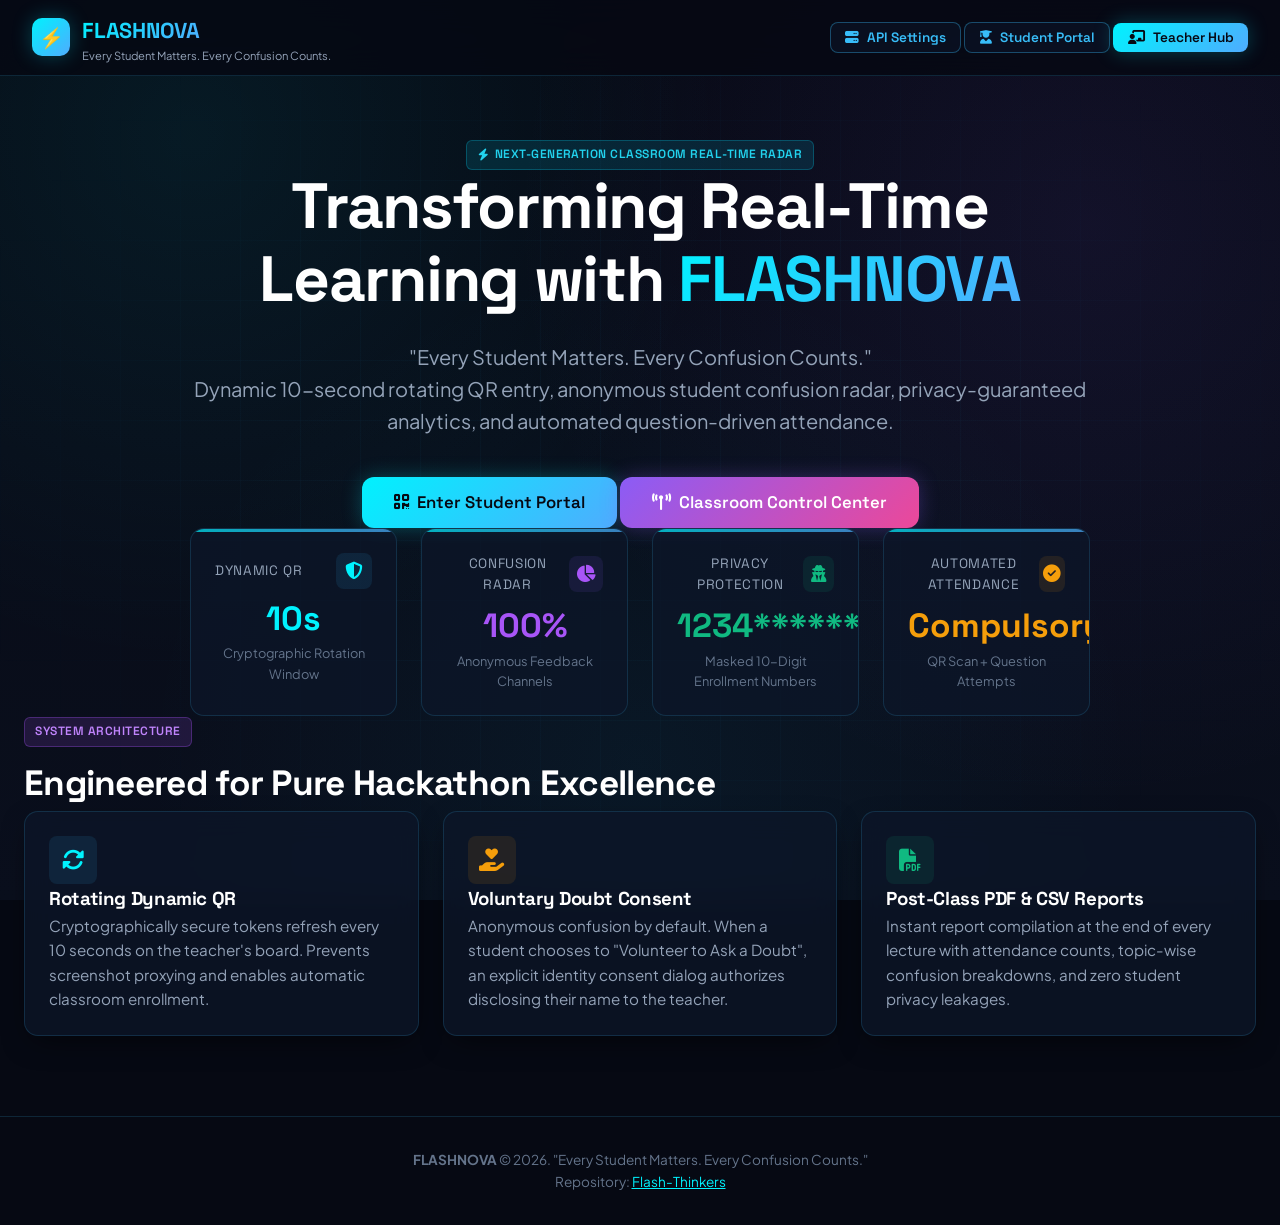
==== student.html @ ab87f92e "feat: complete FLASHNOVA futuristic edtech platform implementation" ====
<!DOCTYPE html>
<html lang="en">
<head>
  <meta charset="UTF-8">
  <meta name="viewport" content="width=device-width, initial-scale=1.0">
  <title>Student Portal – FLASHNOVA</title>
  <link rel="icon" href="data:image/svg+xml,<svg xmlns='http://www.w3.org/2000/svg' viewBox='0 0 100 100'><text y='.9em' font-size='90'>⚡</text></svg>">
  
  <!-- Font Awesome 6 -->
  <link rel="stylesheet" href="https://cdnjs.cloudflare.com/ajax/libs/font-awesome/6.4.0/css/all.min.css">
  
  <!-- Custom Cyber Stylesheets -->
  <link rel="stylesheet" href="assets/css/style.css">
  <link rel="stylesheet" href="assets/css/components.css">
</head>
<body>
  <!-- Ambient Cyber Background -->
  <div class="cyber-bg"></div>
  <div class="cyber-grid"></div>

  <!-- Navigation Bar -->
  <nav class="navbar-cyber">
    <a href="student.html" class="brand-container">
      <div class="brand-logo-icon">⚡</div>
      <div>
        <span class="brand-text text-gradient">FLASHNOVA</span>
        <span class="brand-tagline-sub">Student Learning Portal</span>
      </div>
    </a>

    <div class="d-flex align-items-center gap-3">
      <div class="text-right d-none-sm">
        <div class="text-white font-weight-bold" id="student-name-display">Loading...</div>
        <div class="text-muted" style="font-size: 0.75rem;">
          Enrollment: <span class="text-cyan font-weight-bold" id="student-enrollment-display">...</span>
          <span class="badge-cyber badge-amber ml-1" id="student-demo-badge" style="display: none;">Demo</span>
        </div>
      </div>
      <button class="btn-cyber btn-cyber-danger btn-cyber-sm btn-logout">
        <i class="fa-solid fa-power-off"></i> Logout
      </button>
    </div>
  </nav>

  <div class="container py-4">
    <!-- Active Lecture Card -->
    <div id="card-active-lecture" class="glass-card mb-4" style="border-color: rgba(0, 242, 254, 0.4); display: none;">
      <div class="d-flex justify-content-between align-items-center flex-wrap gap-2 mb-3">
        <div class="d-flex align-items-center gap-2">
          <span class="badge-cyber badge-cyan"><i class="fa-solid fa-broadcast-tower fa-beat"></i> LIVE LECTURE</span>
          <span class="badge-cyber badge-purple" id="active-lec-subject">Subject</span>
        </div>
        <div id="student-attendance-status" class="badge-cyber badge-coral">
          <i class="fa-solid fa-circle-xmark"></i> Not Marked
        </div>
      </div>

      <div class="d-flex justify-content-between align-items-center flex-wrap gap-3">
        <div>
          <h2 class="text-white mb-1" id="active-lec-topic">Lecture Topic</h2>
          <div class="text-muted" style="font-size: 0.9rem;">
            Classroom: <span class="text-white" id="active-lec-classroom">Classroom</span>
          </div>
        </div>
        <div>
          <button class="btn-cyber btn-cyber-primary btn-cyber-sm" onclick="openModal('modal-qr-scanner')">
            <i class="fa-solid fa-qrcode"></i> Scan Lecture QR Code
          </button>
        </div>
      </div>

      <!-- Triple Understanding Feedback Buttons -->
      <div class="mt-4">
        <div class="text-muted font-mono mb-2" style="font-size: 0.85rem; letter-spacing: 0.05em;">
          <i class="fa-solid fa-signal text-cyan"></i> REAL-TIME UNDERSTANDING RADAR (100% ANONYMOUS):
        </div>
        <div class="understanding-group">
          <!-- Button 1: I UNDERSTAND -->
          <button class="btn-feedback btn-understand" data-status="UNDERSTAND">
            <i class="fa-solid fa-circle-check"></i>
            <span class="btn-feedback-title">I UNDERSTAND</span>
            <span class="btn-feedback-sub">Pace and concept are clear</span>
          </button>

          <!-- Button 2: I HAVE A DOUBT -->
          <button class="btn-feedback btn-doubt" data-status="DOUBT">
            <i class="fa-solid fa-circle-question"></i>
            <span class="btn-feedback-title">I HAVE A DOUBT</span>
            <span class="btn-feedback-sub">Need quick clarification</span>
          </button>

          <!-- Button 3: I DON'T UNDERSTAND -->
          <button class="btn-feedback btn-dont-understand" data-status="DONT_UNDERSTAND">
            <i class="fa-solid fa-circle-xmark"></i>
            <span class="btn-feedback-title">I DON'T UNDERSTAND</span>
            <span class="btn-feedback-sub">Concept is unclear / repeat</span>
          </button>
        </div>
      </div>

      <!-- VOLUNTEER TO ASK A DOUBT Button -->
      <button class="btn-volunteer-doubt" onclick="openModal('modal-volunteer-doubt')">
        <i class="fa-solid fa-hand-holding-hand fa-beat-fade"></i> VOLUNTEER TO ASK A DOUBT
        <span class="badge-cyber badge-purple ml-2" style="font-size: 0.75rem;">Direct Teacher Channel</span>
      </button>
    </div>

    <!-- Fallback when no active lecture -->
    <div id="no-active-lecture-msg" class="glass-card text-center py-4 mb-4" style="display: none;">
      <i class="fa-solid fa-chalkboard text-muted" style="font-size: 2.5rem; margin-bottom: 0.75rem;"></i>
      <h3 class="text-white mb-2">No Active Live Lecture</h3>
      <p class="text-muted">Your teacher has not started a live lecture session yet. You can still scan a QR code to join or review questions below.</p>
      <button class="btn-cyber btn-cyber-outline btn-cyber-sm mt-3" onclick="openModal('modal-qr-scanner')">
        <i class="fa-solid fa-qrcode"></i> Scan Classroom QR Code
      </button>
    </div>

    <!-- Main Content Grid -->
    <div class="grid-2">
      <!-- Left Column: Questions -->
      <div>
        <div class="d-flex justify-content-between align-items-center mb-3">
          <h3 class="text-white"><i class="fa-solid fa-circle-question text-cyan"></i> Assigned Questions</h3>
          <span class="text-muted" style="font-size: 0.8rem;">Answer now or later</span>
        </div>
        <div id="student-questions-container">
          <p class="text-muted text-center py-3">Loading questions...</p>
        </div>
      </div>

      <!-- Right Column: Study Materials & Doubts -->
      <div>
        <!-- Study Materials -->
        <div class="glass-panel p-3 mb-4">
          <h3 class="text-white mb-3"><i class="fa-solid fa-folder-open text-purple"></i> Classroom Study Materials</h3>
          <div id="student-files-container">
            <p class="text-muted text-center py-3">Loading files...</p>
          </div>
        </div>

        <!-- My Doubts & Teacher Replies -->
        <div class="glass-panel p-3 mb-4">
          <h3 class="text-white mb-3"><i class="fa-solid fa-comments text-amber"></i> My Voluntary Doubts & Replies</h3>
          <div id="student-doubts-container">
            <p class="text-muted text-center py-3">Loading doubt history...</p>
          </div>
        </div>

        <!-- Attendance History -->
        <div class="glass-panel p-3">
          <h3 class="text-white mb-3"><i class="fa-solid fa-calendar-check text-emerald"></i> Attendance History</h3>
          <div class="cyber-table-responsive">
            <table class="cyber-table">
              <thead>
                <tr>
                  <th>Topic</th>
                  <th>Classroom</th>
                  <th>Status</th>
                  <th>Timestamp</th>
                </tr>
              </thead>
              <tbody id="student-attendance-history">
                <tr><td colspan="4" class="text-center text-muted">Loading attendance...</td></tr>
              </tbody>
            </table>
          </div>
        </div>
      </div>
    </div>
  </div>

  <!-- ==================== MODALS ==================== -->

  <!-- Modal: Scan QR Code -->
  <div class="cyber-modal-overlay" id="modal-qr-scanner">
    <div class="cyber-modal">
      <div class="modal-header">
        <h3 class="modal-title"><i class="fa-solid fa-qrcode text-cyan"></i> Join Active Classroom</h3>
        <button class="modal-close" onclick="closeModal('modal-qr-scanner')">&times;</button>
      </div>
      <p class="text-muted mb-3" style="font-size: 0.85rem;">
        Enter or scan the rotating 10-second cryptographic QR token displayed on the teacher's board.
      </p>
      <div class="form-group">
        <label class="form-label">Active QR Token</label>
        <input type="text" id="input-qr-token" class="form-control" placeholder="Paste or scan token..." autofocus>
      </div>
      <button type="button" id="btn-submit-qr-token" class="btn-cyber btn-cyber-primary w-100">
        <i class="fa-solid fa-circle-check"></i> Verify & Enter Classroom
      </button>
    </div>
  </div>

  <!-- Modal: Volunteer To Ask A Doubt (With Identity Disclosure Consent) -->
  <div class="cyber-modal-overlay" id="modal-volunteer-doubt">
    <div class="cyber-modal" style="max-width: 580px;">
      <div class="modal-header">
        <h3 class="modal-title"><i class="fa-solid fa-hand-holding-heart text-purple"></i> Volunteer to Ask a Doubt</h3>
        <button class="modal-close" onclick="closeModal('modal-volunteer-doubt')">&times;</button>
      </div>
      <form id="form-volunteer-doubt">
        <div class="form-group">
          <label class="form-label">Topic / Concept</label>
          <input type="text" id="doubt-topic" class="form-control" placeholder="e.g. Eigenvalues & Matrix Diagonalization">
        </div>
        <div class="form-group">
          <label class="form-label">What is confusing you? Describe your question:</label>
          <textarea id="doubt-text" class="form-control" rows="4" placeholder="Explain the specific step or concept you are having difficulty with..." required></textarea>
        </div>

        <!-- REQUIRED PRIVACY DISCLOSURE CONSENT BOX -->
        <div class="consent-box">
          <input type="checkbox" id="doubt-consent-checkbox" class="consent-checkbox" required>
          <label for="doubt-consent-checkbox" class="consent-text">
            <b class="text-white">Identity Disclosure Confirmation:</b><br/>
            I understand and explicitly consent that my <b>Full Name</b> and <b>Full 10-Digit Enrollment Number</b> will be shared with the authorized teacher for this specific doubt request so they can assist me directly.
          </label>
        </div>

        <button type="submit" class="btn-cyber btn-cyber-purple w-100">
          <i class="fa-solid fa-paper-plane"></i> Submit Consented Doubt Request
        </button>
      </form>
    </div>
  </div>

  <!-- Toast Container -->
  <div id="toast-container" class="toast-container"></div>

  <!-- Socket.IO CDN -->
  <script src="https://cdn.socket.io/4.7.2/socket.io.min.js"></script>
  
  <!-- Core Scripts -->
  <script src="assets/js/config.js"></script>
  <script src="assets/js/utils.js"></script>
  <script src="assets/js/student.js"></script>
</body>
</html>
---- assets/css/style.css ----
/* ==========================================================================
   FLASHNOVA - FUTURISTIC NEXT-GEN EDTECH DESIGN SYSTEM
   Theme: Midnight Blue, Neon Cyan, Electric Violet, Glassmorphism
   "Every Student Matters. Every Confusion Counts."
   ========================================================================== */

@import url('https://fonts.googleapis.com/css2?family=Plus+Jakarta+Sans:wght@300;400;500;600;700;800&family=Space+Grotesk:wght@400;500;600;700&display=swap');

:root {
  /* Color Palette */
  --bg-darkest: #060913;
  --bg-darker: #0a0f1d;
  --bg-card: rgba(13, 22, 41, 0.75);
  --bg-card-hover: rgba(18, 30, 56, 0.85);
  --bg-glass: rgba(15, 23, 42, 0.65);
  --border-glass: rgba(56, 189, 248, 0.16);
  --border-glass-hover: rgba(56, 189, 248, 0.45);
  
  /* Neons & Accents */
  --neon-cyan: #00f2fe;
  --neon-blue: #38bdf8;
  --neon-violet: #8b5cf6;
  --neon-purple: #a855f7;
  --neon-emerald: #10b981;
  --neon-amber: #f59e0b;
  --neon-coral: #ef4444;
  
  /* Gradients */
  --grad-cyber: linear-gradient(135deg, #00f2fe 0%, #4facfe 100%);
  --grad-violet: linear-gradient(135deg, #8b5cf6 0%, #ec4899 100%);
  --grad-dark: linear-gradient(180deg, #0a0f1d 0%, #060913 100%);
  --grad-card: linear-gradient(135deg, rgba(255, 255, 255, 0.04) 0%, rgba(255, 255, 255, 0.01) 100%);
  
  /* Typography */
  --font-main: 'Plus Jakarta Sans', -apple-system, BlinkMacSystemFont, sans-serif;
  --font-mono: 'Space Grotesk', monospace;
  
  /* Shadows */
  --shadow-glow-cyan: 0 0 20px rgba(0, 242, 254, 0.25);
  --shadow-glow-purple: 0 0 20px rgba(139, 92, 246, 0.3);
  --shadow-card: 0 10px 30px -10px rgba(0, 0, 0, 0.7);
  
  /* Transitions */
  --transition-fast: 0.2s cubic-bezier(0.4, 0, 0.2, 1);
  --transition-normal: 0.3s cubic-bezier(0.4, 0, 0.2, 1);
}

/* Base Reset */
*, *::before, *::after {
  box-sizing: border-box;
  margin: 0;
  padding: 0;
}

html {
  scroll-behavior: smooth;
  font-size: 16px;
}

body {
  font-family: var(--font-main);
  background-color: var(--bg-darkest);
  color: #f1f5f9;
  min-height: 100vh;
  line-height: 1.6;
  overflow-x: hidden;
  position: relative;
  -webkit-font-smoothing: antialiased;
}

/* Futuristic Ambient Background Effects */
.cyber-bg {
  position: fixed;
  top: 0;
  left: 0;
  width: 100vw;
  height: 100vh;
  z-index: -1;
  pointer-events: none;
  background: 
    radial-gradient(circle at 15% 15%, rgba(0, 242, 254, 0.07) 0%, transparent 40%),
    radial-gradient(circle at 85% 25%, rgba(139, 92, 246, 0.09) 0%, transparent 45%),
    radial-gradient(circle at 50% 85%, rgba(6, 182, 212, 0.06) 0%, transparent 50%),
    linear-gradient(to bottom, #060913, #0a0f1d);
}

.cyber-grid {
  position: fixed;
  top: 0;
  left: 0;
  width: 100vw;
  height: 100vh;
  z-index: -1;
  pointer-events: none;
  background-size: 60px 60px;
  background-image: 
    linear-gradient(to right, rgba(56, 189, 248, 0.03) 1px, transparent 1px),
    linear-gradient(to bottom, rgba(56, 189, 248, 0.03) 1px, transparent 1px);
  mask-image: radial-gradient(ellipse at center, black 40%, transparent 80%);
}

/* Glassmorphism Containers */
.glass-panel {
  background: var(--bg-card);
  backdrop-filter: blur(16px);
  -webkit-backdrop-filter: blur(16px);
  border: 1px solid var(--border-glass);
  border-radius: 16px;
  box-shadow: var(--shadow-card);
  transition: all var(--transition-normal);
}

.glass-panel:hover {
  border-color: var(--border-glass-hover);
}

.glass-card {
  background: var(--bg-card);
  backdrop-filter: blur(14px);
  -webkit-backdrop-filter: blur(14px);
  border: 1px solid var(--border-glass);
  border-radius: 14px;
  padding: 1.5rem;
  box-shadow: var(--shadow-card);
  transition: all var(--transition-normal);
}

.glass-card:hover {
  transform: translateY(-2px);
  border-color: var(--border-glass-hover);
  box-shadow: 0 12px 35px -8px rgba(0, 242, 254, 0.12);
}

/* Typography Helpers */
h1, h2, h3, h4, h5, h6 {
  font-family: var(--font-mono);
  font-weight: 700;
  color: #ffffff;
  letter-spacing: -0.02em;
}

.text-gradient {
  background: var(--grad-cyber);
  -webkit-background-clip: text;
  -webkit-text-fill-color: transparent;
}

.text-gradient-purple {
  background: var(--grad-violet);
  -webkit-background-clip: text;
  -webkit-text-fill-color: transparent;
}

.text-cyan { color: var(--neon-cyan) !important; }
.text-purple { color: var(--neon-purple) !important; }
.text-emerald { color: var(--neon-emerald) !important; }
.text-amber { color: var(--neon-amber) !important; }
.text-coral { color: var(--neon-coral) !important; }
.text-muted { color: #94a3b8 !important; }

/* Futuristic Cyber Buttons */
.btn-cyber {
  display: inline-flex;
  align-items: center;
  justify-content: center;
  gap: 0.5rem;
  padding: 0.75rem 1.5rem;
  font-family: var(--font-mono);
  font-size: 0.95rem;
  font-weight: 600;
  border-radius: 10px;
  border: none;
  cursor: pointer;
  transition: all var(--transition-fast);
  text-decoration: none;
  position: relative;
  overflow: hidden;
}

.btn-cyber-primary {
  background: var(--grad-cyber);
  color: #060913;
  box-shadow: var(--shadow-glow-cyan);
}

.btn-cyber-primary:hover {
  transform: translateY(-1px);
  box-shadow: 0 0 25px rgba(0, 242, 254, 0.45);
  color: #000000;
}

.btn-cyber-purple {
  background: var(--grad-violet);
  color: #ffffff;
  box-shadow: var(--shadow-glow-purple);
}

.btn-cyber-purple:hover {
  transform: translateY(-1px);
  box-shadow: 0 0 25px rgba(139, 92, 246, 0.5);
}

.btn-cyber-outline {
  background: rgba(13, 22, 41, 0.6);
  color: #38bdf8;
  border: 1px solid rgba(56, 189, 248, 0.35);
}

.btn-cyber-outline:hover {
  background: rgba(56, 189, 248, 0.12);
  border-color: var(--neon-cyan);
  color: #ffffff;
  box-shadow: var(--shadow-glow-cyan);
}

.btn-cyber-danger {
  background: rgba(239, 68, 68, 0.15);
  color: #f87171;
  border: 1px solid rgba(239, 68, 68, 0.3);
}

.btn-cyber-danger:hover {
  background: rgba(239, 68, 68, 0.25);
  border-color: #ef4444;
  color: #fee2e2;
}

.btn-cyber-sm {
  padding: 0.4rem 0.9rem;
  font-size: 0.85rem;
  border-radius: 8px;
}

.btn-cyber-lg {
  padding: 0.9rem 2rem;
  font-size: 1.05rem;
  border-radius: 12px;
}

/* Cyber Form Inputs */
.form-group {
  margin-bottom: 1.25rem;
}

.form-label {
  display: block;
  font-family: var(--font-mono);
  font-size: 0.875rem;
  color: #94a3b8;
  margin-bottom: 0.5rem;
  font-weight: 500;
}

.form-control {
  width: 100%;
  padding: 0.75rem 1rem;
  background: rgba(10, 15, 29, 0.85);
  border: 1px solid rgba(56, 189, 248, 0.2);
  border-radius: 10px;
  color: #f8fafc;
  font-family: var(--font-main);
  font-size: 0.95rem;
  transition: all var(--transition-fast);
  outline: none;
}

.form-control:focus {
  border-color: var(--neon-cyan);
  box-shadow: 0 0 15px rgba(0, 242, 254, 0.25);
  background: rgba(10, 15, 29, 0.98);
}

.form-control::placeholder {
  color: #475569;
}

select.form-control option {
  background-color: #0a0f1d;
  color: #f8fafc;
}

/* Badges & Tags */
.badge-cyber {
  display: inline-flex;
  align-items: center;
  gap: 0.35rem;
  padding: 0.25rem 0.65rem;
  font-family: var(--font-mono);
  font-size: 0.75rem;
  font-weight: 600;
  border-radius: 6px;
  text-transform: uppercase;
  letter-spacing: 0.04em;
}

.badge-cyan {
  background: rgba(6, 182, 212, 0.15);
  color: #22d3ee;
  border: 1px solid rgba(6, 182, 212, 0.3);
}

.badge-purple {
  background: rgba(168, 85, 247, 0.15);
  color: #c084fc;
  border: 1px solid rgba(168, 85, 247, 0.3);
}

.badge-emerald {
  background: rgba(16, 185, 129, 0.15);
  color: #34d399;
  border: 1px solid rgba(16, 185, 129, 0.3);
}

.badge-amber {
  background: rgba(245, 158, 11, 0.15);
  color: #fbbf24;
  border: 1px solid rgba(245, 158, 11, 0.3);
}

.badge-coral {
  background: rgba(239, 68, 68, 0.15);
  color: #f87171;
  border: 1px solid rgba(239, 68, 68, 0.3);
}

/* Navigation Bar */
.navbar-cyber {
  position: sticky;
  top: 0;
  width: 100%;
  z-index: 1000;
  background: rgba(6, 9, 19, 0.85);
  backdrop-filter: blur(16px);
  -webkit-backdrop-filter: blur(16px);
  border-bottom: 1px solid var(--border-glass);
  padding: 0.85rem 2rem;
  display: flex;
  align-items: center;
  justify-content: space-between;
}

.brand-container {
  display: flex;
  align-items: center;
  gap: 0.75rem;
  text-decoration: none;
}

.brand-logo-icon {
  width: 38px;
  height: 38px;
  border-radius: 10px;
  background: var(--grad-cyber);
  display: flex;
  align-items: center;
  justify-content: center;
  color: #060913;
  font-size: 1.25rem;
  font-weight: 800;
  box-shadow: var(--shadow-glow-cyan);
}

.brand-text {
  font-family: var(--font-mono);
  font-size: 1.35rem;
  font-weight: 800;
  letter-spacing: -0.01em;
  color: #ffffff;
}

.brand-tagline-sub {
  font-size: 0.7rem;
  color: #94a3b8;
  display: block;
  line-height: 1;
  margin-top: 2px;
}

/* Layout Utilities */
.container {
  width: 100%;
  max-width: 1320px;
  margin: 0 auto;
  padding: 0 1.5rem;
}

.grid-2 { display: grid; grid-template-columns: repeat(2, 1fr); gap: 1.5rem; }
.grid-3 { display: grid; grid-template-columns: repeat(3, 1fr); gap: 1.5rem; }
.grid-4 { display: grid; grid-template-columns: repeat(4, 1fr); gap: 1.5rem; }

@media (max-width: 992px) {
  .grid-4 { grid-template-columns: repeat(2, 1fr); }
  .grid-3 { grid-template-columns: 1fr; }
}

@media (max-width: 768px) {
  .grid-2, .grid-4 { grid-template-columns: 1fr; }
  .navbar-cyber { padding: 0.75rem 1rem; }
}

/* Stat Cards */
.stat-card {
  position: relative;
  padding: 1.5rem;
  border-radius: 14px;
  background: var(--bg-card);
  border: 1px solid var(--border-glass);
  overflow: hidden;
  transition: all var(--transition-normal);
}

.stat-card::before {
  content: '';
  position: absolute;
  top: 0;
  left: 0;
  width: 100%;
  height: 3px;
  background: var(--grad-cyber);
  opacity: 0.7;
}

.stat-card:hover {
  transform: translateY(-2px);
  border-color: var(--border-glass-hover);
}

.stat-header {
  display: flex;
  justify-content: space-between;
  align-items: center;
  margin-bottom: 0.75rem;
}

.stat-title {
  font-family: var(--font-mono);
  font-size: 0.85rem;
  color: #94a3b8;
  text-transform: uppercase;
  letter-spacing: 0.05em;
}

.stat-icon {
  width: 36px;
  height: 36px;
  border-radius: 8px;
  background: rgba(56, 189, 248, 0.1);
  display: flex;
  align-items: center;
  justify-content: center;
  color: var(--neon-cyan);
  font-size: 1.1rem;
}

.stat-value {
  font-family: var(--font-mono);
  font-size: 2.1rem;
  font-weight: 700;
  color: #ffffff;
  line-height: 1.1;
}

.stat-subtext {
  font-size: 0.8rem;
  color: #64748b;
  margin-top: 0.35rem;
}
---- assets/css/components.css ----
/* ==========================================================================
   FLASHNOVA - COMPONENTS & INTERACTIVE UI STYLES
   ========================================================================== */

/* Dynamic 10s QR Container */
.qr-container {
  display: flex;
  flex-direction: column;
  align-items: center;
  justify-content: center;
  padding: 1.5rem;
  background: rgba(10, 15, 29, 0.9);
  border: 1px solid var(--border-glass);
  border-radius: 16px;
  position: relative;
  overflow: hidden;
}

.qr-box {
  padding: 12px;
  background: #ffffff;
  border-radius: 12px;
  box-shadow: 0 0 25px rgba(0, 242, 254, 0.35);
  display: flex;
  align-items: center;
  justify-content: center;
  position: relative;
  margin-bottom: 1.25rem;
  transition: transform 0.3s ease;
}

.qr-box canvas, .qr-box img {
  display: block;
  max-width: 200px;
  max-height: 200px;
  border-radius: 6px;
}

/* Circular Countdown Timer */
.countdown-wrapper {
  display: flex;
  align-items: center;
  gap: 0.75rem;
  font-family: var(--font-mono);
  font-size: 0.9rem;
  color: #94a3b8;
}

.countdown-circle {
  width: 44px;
  height: 44px;
  border-radius: 50%;
  background: conic-gradient(var(--neon-cyan) calc(var(--progress, 100) * 1%), rgba(56, 189, 248, 0.15) 0deg);
  display: flex;
  align-items: center;
  justify-content: center;
  position: relative;
  transition: background 0.1s linear;
}

.countdown-inner {
  width: 34px;
  height: 34px;
  border-radius: 50%;
  background: #0a0f1d;
  display: flex;
  align-items: center;
  justify-content: center;
  font-weight: 700;
  font-size: 0.85rem;
  color: #ffffff;
}

/* Understanding Buttons (Student Dashboard) */
.understanding-group {
  display: grid;
  grid-template-columns: repeat(3, 1fr);
  gap: 1rem;
  margin: 1.5rem 0;
}

.btn-feedback {
  display: flex;
  flex-direction: column;
  align-items: center;
  justify-content: center;
  gap: 0.5rem;
  padding: 1.25rem 1rem;
  border-radius: 14px;
  border: 1px solid transparent;
  cursor: pointer;
  transition: all var(--transition-normal);
  font-family: var(--font-mono);
  text-align: center;
  background: rgba(13, 22, 41, 0.8);
}

.btn-feedback i {
  font-size: 1.75rem;
  transition: transform 0.2s ease;
}

.btn-feedback:hover i {
  transform: scale(1.15);
}

.btn-feedback-title {
  font-weight: 700;
  font-size: 0.95rem;
  letter-spacing: 0.02em;
}

.btn-feedback-sub {
  font-size: 0.75rem;
  color: #94a3b8;
}

/* 1. I UNDERSTAND (Green/Cyan) */
.btn-understand {
  border-color: rgba(16, 185, 129, 0.3);
  color: #34d399;
}
.btn-understand:hover, .btn-understand.active {
  background: rgba(16, 185, 129, 0.15);
  border-color: var(--neon-emerald);
  box-shadow: 0 0 25px rgba(16, 185, 129, 0.35);
  color: #6ee7b7;
}

/* 2. I HAVE A DOUBT (Yellow/Amber) */
.btn-doubt {
  border-color: rgba(245, 158, 11, 0.3);
  color: #fbbf24;
}
.btn-doubt:hover, .btn-doubt.active {
  background: rgba(245, 158, 11, 0.15);
  border-color: var(--neon-amber);
  box-shadow: 0 0 25px rgba(245, 158, 11, 0.35);
  color: #fde68a;
}

/* 3. I DON'T UNDERSTAND (Red/Coral) */
.btn-dont-understand {
  border-color: rgba(239, 68, 68, 0.3);
  color: #f87171;
}
.btn-dont-understand:hover, .btn-dont-understand.active {
  background: rgba(239, 68, 68, 0.15);
  border-color: var(--neon-coral);
  box-shadow: 0 0 25px rgba(239, 68, 68, 0.35);
  color: #fca5a5;
}

@media (max-width: 768px) {
  .understanding-group {
    grid-template-columns: 1fr;
  }
}

/* VOLUNTEER TO ASK A DOUBT Button */
.btn-volunteer-doubt {
  width: 100%;
  padding: 1.1rem;
  margin: 1.5rem 0;
  display: flex;
  align-items: center;
  justify-content: center;
  gap: 0.75rem;
  font-family: var(--font-mono);
  font-size: 1.05rem;
  font-weight: 700;
  letter-spacing: 0.03em;
  color: #ffffff;
  background: linear-gradient(135deg, rgba(139, 92, 246, 0.3) 0%, rgba(236, 72, 153, 0.3) 100%);
  border: 1px solid rgba(168, 85, 247, 0.5);
  border-radius: 14px;
  cursor: pointer;
  transition: all var(--transition-normal);
  box-shadow: 0 0 20px rgba(139, 92, 246, 0.25);
}

.btn-volunteer-doubt:hover {
  background: linear-gradient(135deg, rgba(139, 92, 246, 0.5) 0%, rgba(236, 72, 153, 0.5) 100%);
  border-color: #c084fc;
  box-shadow: 0 0 30px rgba(168, 85, 247, 0.5);
  transform: translateY(-2px);
}

/* MCQ Interactive Card */
.mcq-card {
  background: rgba(13, 22, 41, 0.7);
  border: 1px solid var(--border-glass);
  border-radius: 14px;
  padding: 1.5rem;
  margin-bottom: 1.5rem;
  transition: all var(--transition-normal);
}

.mcq-card:hover {
  border-color: var(--border-glass-hover);
}

.mcq-header {
  display: flex;
  justify-content: space-between;
  align-items: flex-start;
  gap: 1rem;
  margin-bottom: 1rem;
}

.mcq-question-text {
  font-size: 1.1rem;
  font-weight: 600;
  color: #f8fafc;
  line-height: 1.5;
}

.options-grid {
  display: grid;
  grid-template-columns: repeat(2, 1fr);
  gap: 0.75rem;
  margin: 1.25rem 0;
}

@media (max-width: 768px) {
  .options-grid {
    grid-template-columns: 1fr;
  }
}

.option-item {
  display: flex;
  align-items: center;
  gap: 0.75rem;
  padding: 0.85rem 1rem;
  background: rgba(10, 15, 29, 0.8);
  border: 1px solid rgba(56, 189, 248, 0.18);
  border-radius: 10px;
  cursor: pointer;
  transition: all var(--transition-fast);
}

.option-item:hover {
  border-color: var(--neon-cyan);
  background: rgba(56, 189, 248, 0.08);
}

.option-item.selected {
  border-color: var(--neon-cyan);
  background: rgba(0, 242, 254, 0.15);
  box-shadow: 0 0 15px rgba(0, 242, 254, 0.2);
}

.option-badge {
  width: 28px;
  height: 28px;
  border-radius: 6px;
  background: rgba(56, 189, 248, 0.15);
  color: var(--neon-cyan);
  font-family: var(--font-mono);
  font-weight: 700;
  display: flex;
  align-items: center;
  justify-content: center;
  font-size: 0.85rem;
  flex-shrink: 0;
}

.option-item.selected .option-badge {
  background: var(--neon-cyan);
  color: #060913;
}

/* Modals */
.cyber-modal-overlay {
  position: fixed;
  top: 0;
  left: 0;
  width: 100vw;
  height: 100vh;
  background: rgba(6, 9, 19, 0.85);
  backdrop-filter: blur(10px);
  -webkit-backdrop-filter: blur(10px);
  display: flex;
  align-items: center;
  justify-content: center;
  z-index: 2000;
  opacity: 0;
  visibility: hidden;
  transition: all 0.25s ease;
  padding: 1.5rem;
}

.cyber-modal-overlay.active {
  opacity: 1;
  visibility: visible;
}

.cyber-modal {
  width: 100%;
  max-width: 540px;
  background: #0d1629;
  border: 1px solid var(--border-glass-hover);
  border-radius: 18px;
  padding: 2rem;
  box-shadow: 0 20px 50px rgba(0, 0, 0, 0.8), 0 0 30px rgba(0, 242, 254, 0.15);
  transform: translateY(20px) scale(0.97);
  transition: all 0.25s cubic-bezier(0.175, 0.885, 0.32, 1.275);
  max-height: 90vh;
  overflow-y: auto;
}

.cyber-modal-overlay.active .cyber-modal {
  transform: translateY(0) scale(1);
}

.modal-header {
  display: flex;
  justify-content: space-between;
  align-items: center;
  margin-bottom: 1.5rem;
  padding-bottom: 1rem;
  border-bottom: 1px solid var(--border-glass);
}

.modal-title {
  font-size: 1.35rem;
}

.modal-close {
  background: transparent;
  border: none;
  color: #64748b;
  font-size: 1.25rem;
  cursor: pointer;
  transition: color 0.2s ease;
}

.modal-close:hover {
  color: #f8fafc;
}

/* Consent Box */
.consent-box {
  background: rgba(245, 158, 11, 0.08);
  border: 1px solid rgba(245, 158, 11, 0.3);
  border-radius: 10px;
  padding: 1rem;
  margin: 1.25rem 0;
  display: flex;
  gap: 0.75rem;
  align-items: flex-start;
}

.consent-checkbox {
  margin-top: 0.25rem;
  accent-color: var(--neon-amber);
  width: 18px;
  height: 18px;
  cursor: pointer;
}

.consent-text {
  font-size: 0.85rem;
  color: #e2e8f0;
  line-height: 1.45;
}

/* Toast Notifications */
.toast-container {
  position: fixed;
  bottom: 2rem;
  right: 2rem;
  z-index: 9999;
  display: flex;
  flex-direction: column;
  gap: 0.75rem;
  pointer-events: none;
}

.toast {
  pointer-events: auto;
  min-width: 300px;
  max-width: 420px;
  padding: 1rem 1.25rem;
  border-radius: 12px;
  background: #0d1629;
  border: 1px solid var(--border-glass);
  box-shadow: 0 10px 30px rgba(0, 0, 0, 0.7);
  display: flex;
  align-items: center;
  gap: 0.85rem;
  animation: slideIn 0.3s ease forwards;
  color: #ffffff;
  font-family: var(--font-main);
  font-size: 0.9rem;
}

@keyframes slideIn {
  from { transform: translateX(100%); opacity: 0; }
  to { transform: translateX(0); opacity: 1; }
}

.toast-success { border-color: var(--neon-emerald); box-shadow: 0 0 20px rgba(16, 185, 129, 0.25); }
.toast-error { border-color: var(--neon-coral); box-shadow: 0 0 20px rgba(239, 68, 68, 0.25); }
.toast-info { border-color: var(--neon-cyan); box-shadow: 0 0 20px rgba(0, 242, 254, 0.25); }

/* Tables */
.cyber-table-responsive {
  width: 100%;
  overflow-x: auto;
  border-radius: 12px;
  border: 1px solid var(--border-glass);
}

.cyber-table {
  width: 100%;
  border-collapse: collapse;
  text-align: left;
  font-size: 0.9rem;
}

.cyber-table th {
  background: rgba(10, 15, 29, 0.9);
  padding: 1rem;
  font-family: var(--font-mono);
  font-weight: 600;
  color: #38bdf8;
  border-bottom: 1px solid var(--border-glass);
  white-space: nowrap;
}

.cyber-table td {
  padding: 0.9rem 1rem;
  border-bottom: 1px solid rgba(56, 189, 248, 0.08);
  color: #e2e8f0;
}

.cyber-table tr:hover td {
  background: rgba(56, 189, 248, 0.04);
}

.masked-enrollment-tag {
  font-family: var(--font-mono);
  font-weight: 700;
  letter-spacing: 0.08em;
  color: #38bdf8;
  background: rgba(56, 189, 248, 0.1);
  padding: 0.2rem 0.6rem;
  border-radius: 6px;
  display: inline-block;
}
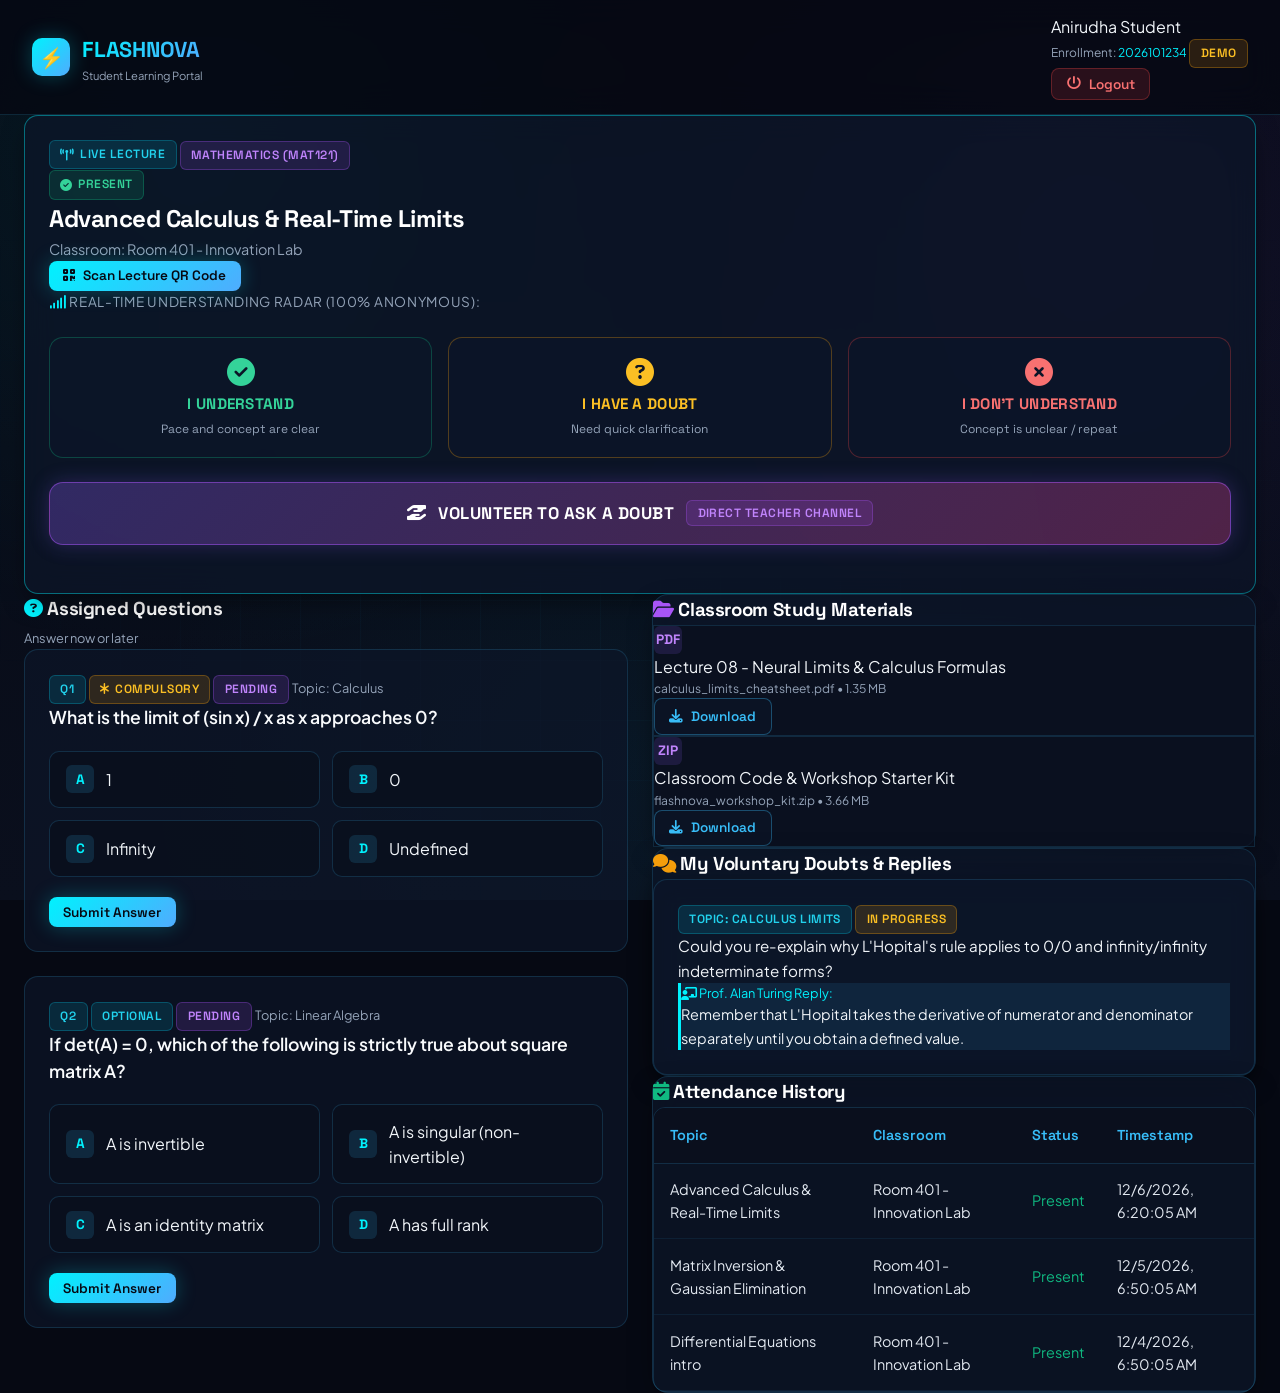
==== commit a55df5dc: "fix: add auth.js to student.html and teacher.html for logout redirect support" ====
--- a/student.html
+++ b/student.html
@@ -233,6 +233,7 @@
   <!-- Core Scripts -->
   <script src="assets/js/config.js"></script>
   <script src="assets/js/utils.js"></script>
+  <script src="assets/js/auth.js"></script>
   <script src="assets/js/student.js"></script>
 </body>
 </html>
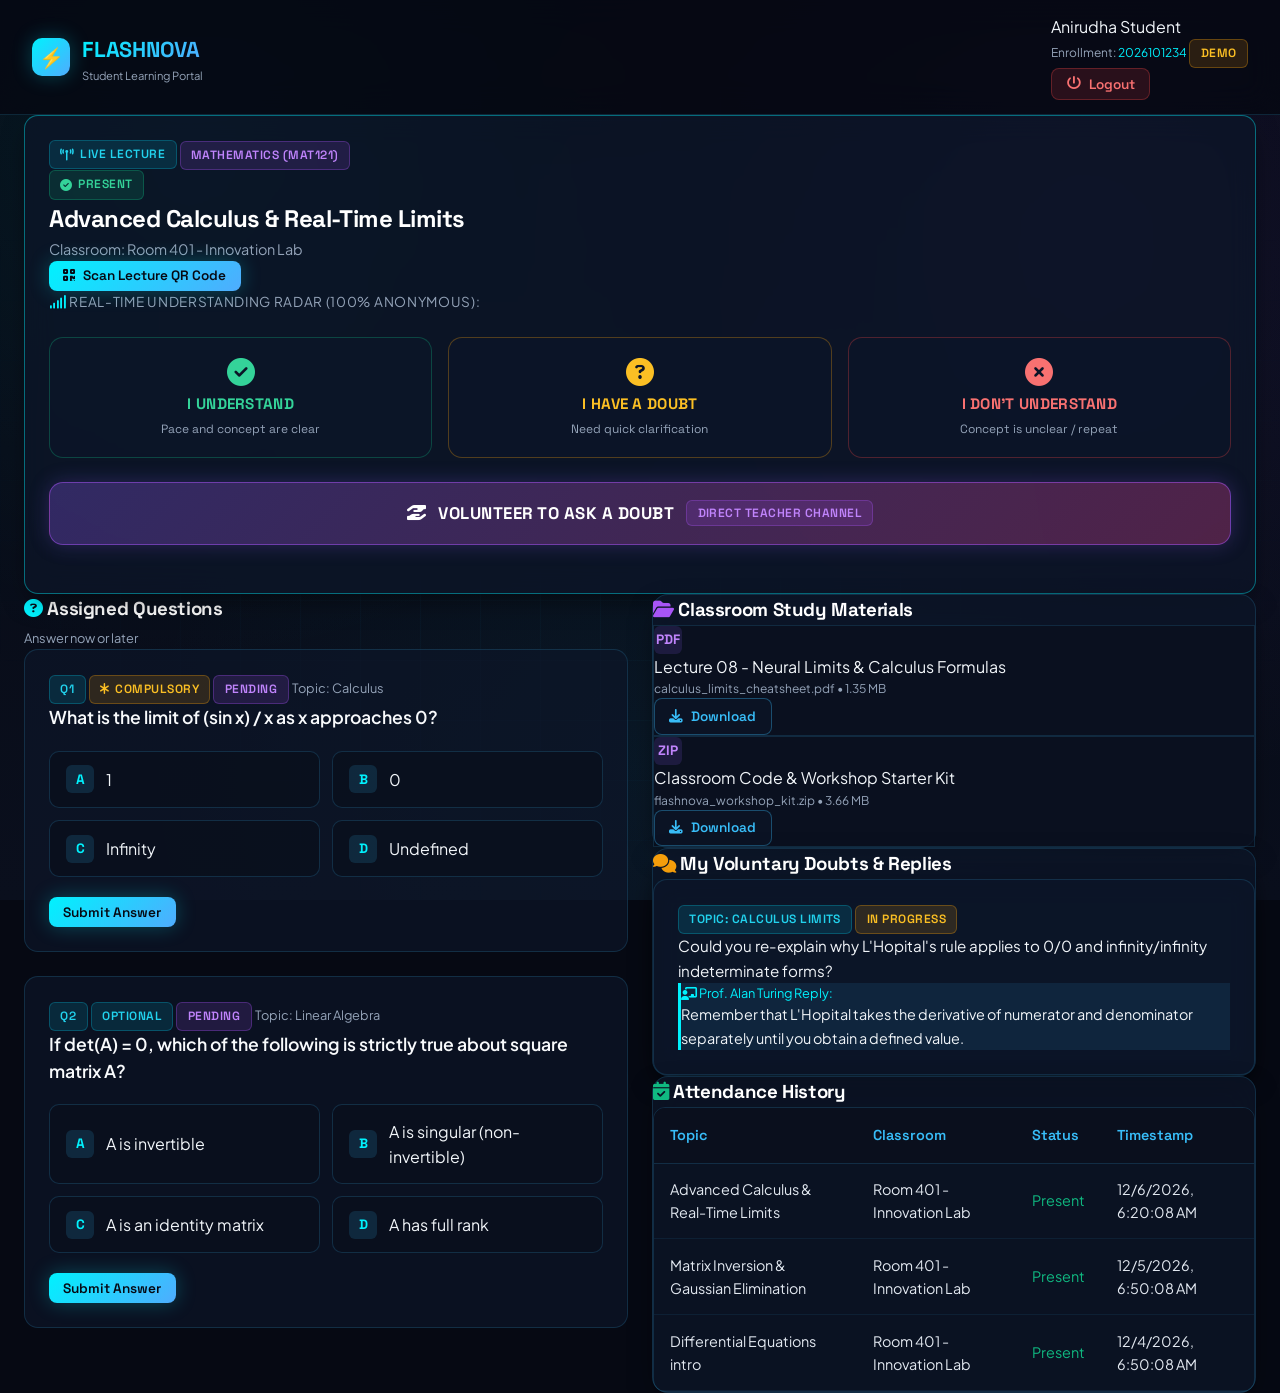
==== commit d92b007a: "feat: add live camera QR scanner to student portal for attendance marking" ====
--- a/student.html
+++ b/student.html
@@ -171,23 +171,69 @@
 
   <!-- ==================== MODALS ==================== -->
 
-  <!-- Modal: Scan QR Code -->
+  <!-- Modal: Scan QR Code with Live Camera Access -->
   <div class="cyber-modal-overlay" id="modal-qr-scanner">
-    <div class="cyber-modal">
+    <div class="cyber-modal" style="max-width: 500px;">
       <div class="modal-header">
-        <h3 class="modal-title"><i class="fa-solid fa-qrcode text-cyan"></i> Join Active Classroom</h3>
+        <h3 class="modal-title"><i class="fa-solid fa-camera text-cyan"></i> Live Camera QR Attendance</h3>
         <button class="modal-close" onclick="closeModal('modal-qr-scanner')">&times;</button>
       </div>
-      <p class="text-muted mb-3" style="font-size: 0.85rem;">
-        Enter or scan the rotating 10-second cryptographic QR token displayed on the teacher's board.
+
+      <!-- Live Camera Viewfinder Box -->
+      <div class="camera-scanner-container mb-3" style="position: relative; background: #070c18; border: 1px solid rgba(0, 242, 254, 0.35); border-radius: 14px; overflow: hidden; min-height: 240px; display: flex; flex-direction: column; align-items: center; justify-content: center; box-shadow: inset 0 0 25px rgba(0, 242, 254, 0.08);">
+        
+        <!-- html5-qrcode camera mount element -->
+        <div id="qr-camera-reader" style="width: 100%; border-radius: 12px; overflow: hidden;"></div>
+
+        <!-- Initial Placeholder / Permission Prompt -->
+        <div id="qr-camera-placeholder" style="padding: 1.75rem 1rem; text-align: center;">
+          <div style="width: 60px; height: 60px; margin: 0 auto 1rem; border-radius: 50%; background: rgba(0, 242, 254, 0.1); display: flex; align-items: center; justify-content: center; border: 1px solid rgba(0, 242, 254, 0.3);">
+            <i class="fa-solid fa-camera text-cyan" style="font-size: 1.6rem;"></i>
+          </div>
+          <h4 class="text-white mb-2" style="font-size: 1.1rem;">Camera QR Scanner</h4>
+          <p class="text-muted mb-3" style="font-size: 0.85rem; max-width: 320px; margin: 0 auto 1.25rem;">
+            Grant camera permission to scan the teacher's dynamic 10-second attendance QR code directly from the screen.
+          </p>
+          <button type="button" id="btn-start-camera" class="btn-cyber btn-cyber-primary btn-cyber-sm">
+            <i class="fa-solid fa-video"></i> Activate Camera
+          </button>
+        </div>
+
+        <!-- Camera Controls Bar (visible when camera is actively streaming) -->
+        <div id="qr-camera-active-bar" style="display: none; width: 100%; background: rgba(13, 22, 41, 0.95); border-top: 1px solid rgba(0, 242, 254, 0.3); padding: 0.6rem 1rem; justify-content: space-between; align-items: center; font-size: 0.82rem;">
+          <span class="text-cyan"><i class="fa-solid fa-circle-dot fa-fade text-success"></i> Camera Live • Align QR</span>
+          <div style="display: flex; gap: 0.4rem;">
+            <button type="button" id="btn-switch-camera" class="btn-cyber btn-cyber-outline" style="padding: 3px 8px; font-size: 0.75rem;" title="Switch Camera">
+              <i class="fa-solid fa-camera-rotate"></i> Flip
+            </button>
+            <button type="button" id="btn-stop-camera" class="btn-cyber btn-cyber-danger" style="padding: 3px 8px; font-size: 0.75rem;" title="Stop Camera">
+              <i class="fa-solid fa-stop"></i> Stop
+            </button>
+          </div>
+        </div>
+      </div>
+
+      <!-- Scanned Status / Manual Fallback Option -->
+      <div class="d-flex align-items-center justify-content-between mb-2">
+        <label class="form-label mb-0" style="font-size: 0.82rem; color: #8899a6;">
+          <i class="fa-solid fa-keyboard"></i> Or Enter / Verify Token:
+        </label>
+        <span id="qr-scan-badge" class="badge-cyber badge-cyan" style="display: none; font-size: 0.72rem;">
+          <i class="fa-solid fa-check-circle"></i> Token Detected
+        </span>
+      </div>
+
+      <div class="form-group mb-2">
+        <div style="display: flex; gap: 0.5rem;">
+          <input type="text" id="input-qr-token" class="form-control" placeholder="Point camera or paste token...">
+          <button type="button" id="btn-submit-qr-token" class="btn-cyber btn-cyber-primary" style="white-space: nowrap;">
+            <i class="fa-solid fa-circle-check"></i> Submit
+          </button>
+        </div>
+      </div>
+      <p class="text-muted text-center mb-0" style="font-size: 0.75rem;">
+        Attendance requires token verification within the teacher's active lecture cycle.
       </p>
-      <div class="form-group">
-        <label class="form-label">Active QR Token</label>
-        <input type="text" id="input-qr-token" class="form-control" placeholder="Paste or scan token..." autofocus>
-      </div>
-      <button type="button" id="btn-submit-qr-token" class="btn-cyber btn-cyber-primary w-100">
-        <i class="fa-solid fa-circle-check"></i> Verify & Enter Classroom
-      </button>
     </div>
   </div>
 
@@ -234,6 +280,7 @@
   <script src="assets/js/config.js"></script>
   <script src="assets/js/utils.js"></script>
   <script src="assets/js/auth.js"></script>
+  <script src="assets/js/html5-qrcode.min.js"></script>
   <script src="assets/js/student.js"></script>
 </body>
 </html>
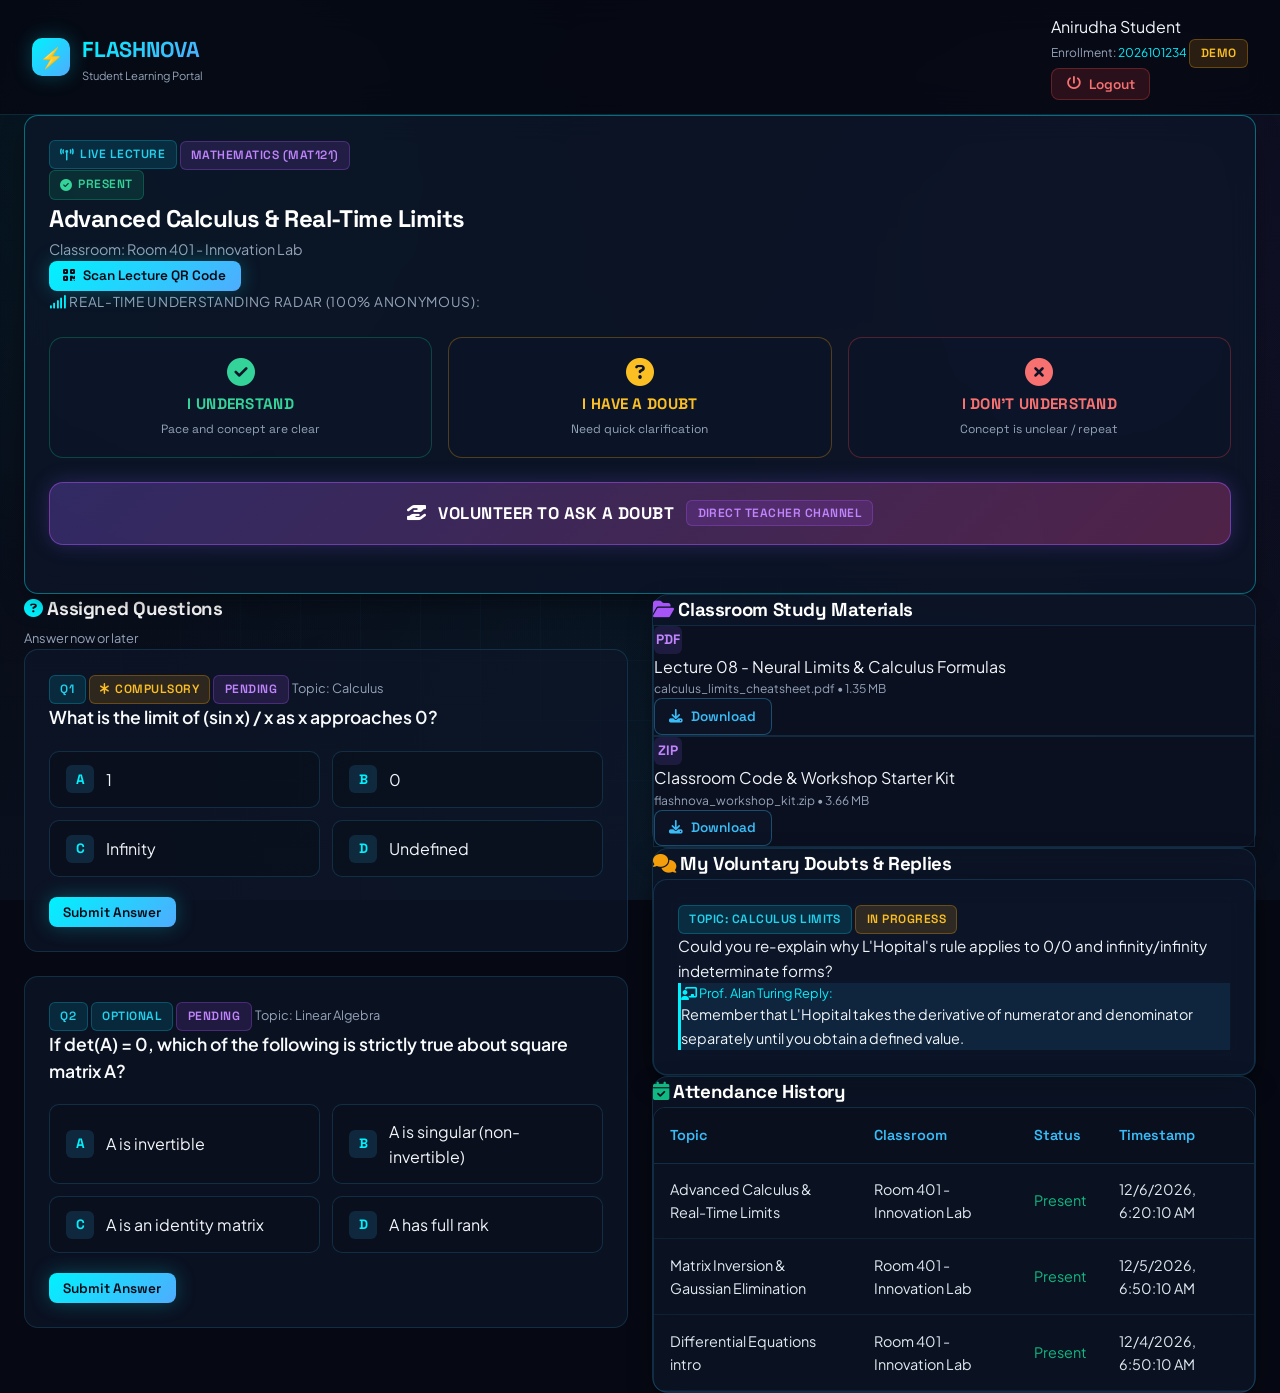
==== commit 22b52071: "feat: real-time synchronization between teacher and QR-enrolled students for questions, files, atten" ====
--- a/student.html
+++ b/student.html
@@ -277,6 +277,7 @@
   <script src="https://cdn.socket.io/4.7.2/socket.io.min.js"></script>
   
   <!-- Core Scripts -->
+  <script src="assets/js/mqtt.min.js"></script>
   <script src="assets/js/config.js"></script>
   <script src="assets/js/utils.js"></script>
   <script src="assets/js/auth.js"></script>
